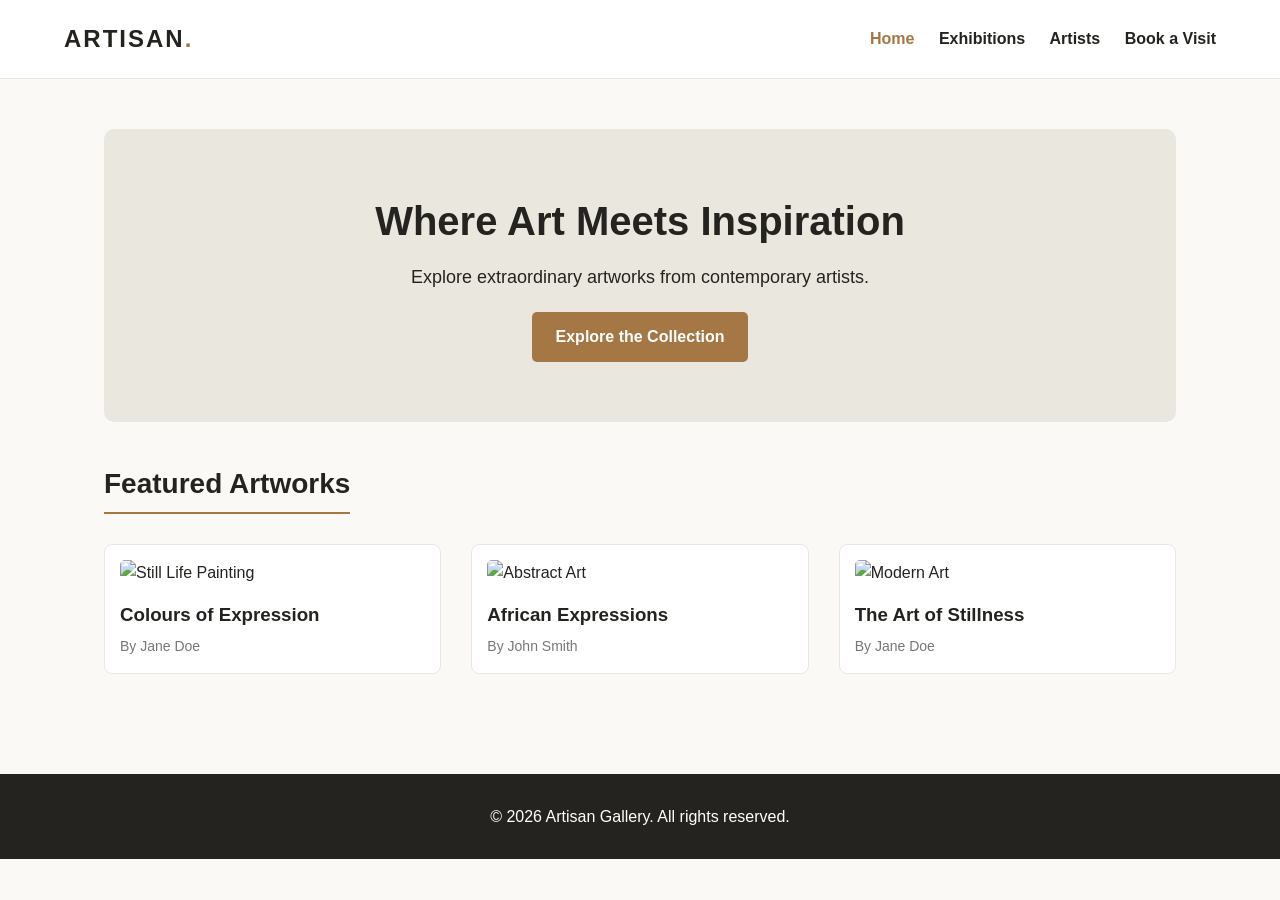
==== index.html @ 2f620497 "Initial commit: Artisan Gallery website" ====
<!DOCTYPE html>
<html lang="en">
<head>
  <meta charset="UTF-8">
  <meta name="viewport" content="width=device-width, initial-scale=1.0">
  <title>Artisan Gallery | Home</title>
  <link rel="stylesheet" href="style.css">
</head>
<body>

  <!-- NAVIGATION -->
  <header class="main-header">
    <div class="logo">ARTISAN<span>.</span></div>
    <nav class="main-nav">
      <a href="index.html" class="active">Home</a>
      <a href="exhibitions.html">Exhibitions</a>
      <a href="artists.html">Artists</a>
      <a href="booking.html">Book a Visit</a>
    </nav>
  </header>

  <!-- MAIN CONTENT -->
  <main class="container">
    <section class="hero">
      <h1>Where Art Meets Inspiration</h1>
      <p>Explore extraordinary artworks from contemporary artists.</p>
      <a href="artists.html" class="btn">Explore the Collection</a>
    </section>

    <section>
      <h2 class="section-title">Featured Artworks</h2>
      <div class="grid-layout">
        <article class="art-card">
          <img src="https://images.unsplash.com/photo-1579783902614-a3fb3927b6a5?w=500" alt="Still Life Painting">
          <h3>Colours of Expression</h3>
          <p>By Jane Doe</p>
        </article>
        <article class="art-card">
          <img src="https://images.unsplash.com/photo-1577083552431-6e5fd01aa342?w=500" alt="Abstract Art">
          <h3>African Expressions</h3>
          <p>By John Smith</p>
        </article>
        <article class="art-card">
          <img src="https://images.unsplash.com/photo-1580136579312-94651dfd596d?w=500" alt="Modern Art">
          <h3>The Art of Stillness</h3>
          <p>By Jane Doe</p>
        </article>
      </div>
    </section>
  </main>

  <!-- FOOTER -->
  <footer class="main-footer">
    <p>&copy; 2026 Artisan Gallery. All rights reserved.</p>
  </footer>

  <script src="script.js"></script>
</body>
</html>
---- style.css ----
/* GLOBAL STYLES & CSS VARIABLES */
:root {
  --primary: #a47745;
  --dark: #25231f;
  --light: #faf9f6;
  --gray: #eae7df;
}

* {
  box-sizing: border-box;
  margin: 0;
  padding: 0;
}

body {
  font-family: 'Segoe UI', Tahoma, Geneva, Verdana, sans-serif;
  background: var(--light);
  color: var(--dark);
  line-height: 1.6;
}

/* NAVIGATION (FLEXBOX) */
.main-header {
  display: flex;
  justify-content: space-between;
  align-items: center;
  padding: 20px 5%;
  background: #fff;
  border-bottom: 1px solid var(--gray);
  position: sticky;
  top: 0;
  z-index: 100;
}

.logo {
  font-size: 24px;
  font-weight: 800;
  letter-spacing: 2px;
}

.logo span { color: var(--primary); }

.main-nav a {
  text-decoration: none;
  color: var(--dark);
  margin-left: 20px;
  font-weight: 600;
  transition: color 0.3s ease; /* HOVER EFFECT */
}

.main-nav a:hover, .main-nav a.active {
  color: var(--primary);
}

/* LAYOUT & CONTAINER */
.container {
  padding: 50px 5%;
  max-width: 1200px;
  margin: auto;
}

.section-title {
  margin-bottom: 30px;
  font-size: 28px;
  border-bottom: 2px solid var(--primary);
  display: inline-block;
  padding-bottom: 5px;
}

/* HERO SECTION */
.hero {
  text-align: center;
  padding: 60px 0;
  background: var(--gray);
  border-radius: 10px;
  margin-bottom: 40px;
}

.hero h1 { font-size: 40px; margin-bottom: 10px; }
.hero p { font-size: 18px; margin-bottom: 20px; }

/* BUTTONS */
.btn {
  display: inline-block;
  background: var(--primary);
  color: #fff;
  padding: 12px 24px;
  text-decoration: none;
  border-radius: 5px;
  font-weight: 600;
  border: none;
  cursor: pointer;
  transition: background 0.3s ease, transform 0.2s ease;
}

.btn:hover {
  background: var(--dark);
  transform: translateY(-2px);
}

/* GRID LAYOUT (ARTWORKS) */
.grid-layout {
  display: grid;
  grid-template-columns: repeat(auto-fill, minmax(300px, 1fr));
  gap: 30px;
}

.art-card {
  background: #fff;
  border: 1px solid var(--gray);
  border-radius: 8px;
  padding: 15px;
  transition: transform 0.3s ease, box-shadow 0.3s ease; /* HOVER EFFECT */
}

.art-card:hover {
  transform: translateY(-5px);
  box-shadow: 0 10px 20px rgba(0,0,0,0.1);
}

.art-card img {
  width: 100%;
  height: 250px;
  object-fit: cover;
  border-radius: 5px;
  cursor: pointer;
}

.art-card h3 { margin: 15px 0 5px; }
.art-card p { color: #777; font-size: 14px; }

/* TABLE STYLING */
.table-responsive {
  overflow-x: auto;
}

table {
  width: 100%;
  border-collapse: collapse;
  background: #fff;
  border-radius: 8px;
  overflow: hidden;
  box-shadow: 0 4px 10px rgba(0,0,0,0.05);
}

th, td {
  padding: 15px 20px;
  text-align: left;
  border-bottom: 1px solid var(--gray);
}

th {
  background-color: var(--dark);
  color: #fff;
  font-weight: 600;
}

tr:hover {
  background-color: #f5f5f5; /* ROW HOVER EFFECT */
}

/* FORM STYLING */
form {
  background: #fff;
  padding: 30px;
  border-radius: 8px;
  box-shadow: 0 4px 10px rgba(0,0,0,0.05);
  max-width: 600px;
}

.form-group {
  margin-bottom: 20px;
  display: flex;
  flex-direction: column;
}

.form-group label {
  margin-bottom: 8px;
  font-weight: 600;
}

.form-group input, .form-group select {
  padding: 12px;
  border: 1px solid var(--gray);
  border-radius: 5px;
  font-size: 16px;
}

.form-group input:focus, .form-group select:focus {
  outline: none;
  border-color: var(--primary);
}

/* JS ERROR & SUCCESS MESSAGES */
.error-msg {
  color: #d9534f;
  font-weight: bold;
  margin-bottom: 15px;
  display: none;
}

.success-msg {
  color: #28a745;
  font-weight: bold;
  margin-bottom: 15px;
  display: none;
}

/* FILTER SECTION */
.filter-section {
  margin-bottom: 30px;
  display: flex;
  align-items: center;
  gap: 15px;
}

.filter-section select {
  padding: 8px 15px;
  border-radius: 5px;
  border: 1px solid var(--gray);
}

/* LIGHTBOX MODAL */
.lightbox {
  display: none;
  position: fixed;
  top: 0;
  left: 0;
  width: 100%;
  height: 100%;
  background: rgba(0,0,0,0.85);
  z-index: 1000;
  justify-content: center;
  align-items: center;
  flex-direction: column;
}

.lightbox img {
  max-width: 90%;
  max-height: 80%;
  border-radius: 8px;
  box-shadow: 0 0 20px rgba(255,255,255,0.2);
}

.close-btn {
  position: absolute;
  top: 20px;
  right: 40px;
  color: #fff;
  font-size: 50px;
  cursor: pointer;
  transition: color 0.3s;
}

.close-btn:hover { color: var(--primary); }

/* FOOTER */
.main-footer {
  text-align: center;
  padding: 30px;
  background: var(--dark);
  color: #fff;
  margin-top: 50px;
}

/* RESPONSIVE DESIGN (MEDIA QUERY) */
@media (max-width: 768px) {
  .main-header {
    flex-direction: column;
    gap: 15px;
  }

  .main-nav {
    display: flex;
    flex-wrap: wrap;
    justify-content: center;
  }

  .main-nav a {
    margin: 5px 10px;
  }

  .hero h1 { font-size: 30px; }
}
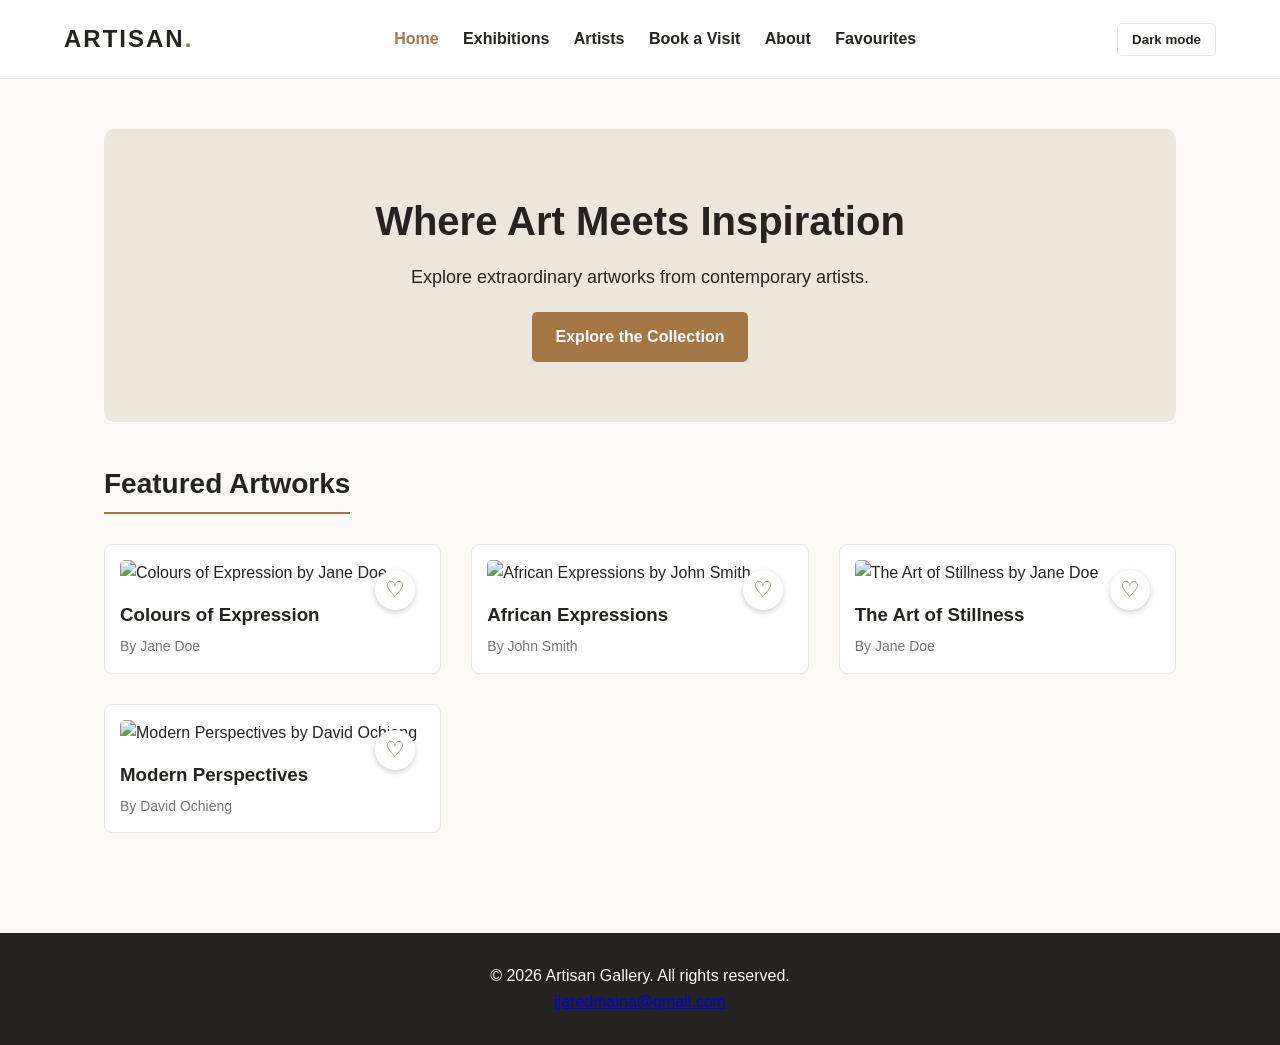
==== commit 85599c5c: "Add search, lightbox, booking form, favourites, dark mode, detail pages" ====
--- a/index.html
+++ b/index.html
@@ -5,22 +5,30 @@
   <meta name="viewport" content="width=device-width, initial-scale=1.0">
   <title>Artisan Gallery | Home</title>
   <link rel="stylesheet" href="style.css">
+  <script>(function(){try{var t=localStorage.getItem("artisanTheme")||(matchMedia("(prefers-color-scheme: dark)").matches?"dark":"light");document.documentElement.setAttribute("data-theme",t)}catch(e){}})();</script>
 </head>
 <body>
+  <a class="skip-link" href="#main">Skip to content</a>
 
   <!-- NAVIGATION -->
   <header class="main-header">
     <div class="logo">ARTISAN<span>.</span></div>
-    <nav class="main-nav">
+    <button class="nav-toggle" aria-label="Toggle menu" aria-expanded="false" aria-controls="mainNav">
+      <span></span><span></span><span></span>
+    </button>
+    <nav class="main-nav" id="mainNav">
       <a href="index.html" class="active">Home</a>
       <a href="exhibitions.html">Exhibitions</a>
       <a href="artists.html">Artists</a>
       <a href="booking.html">Book a Visit</a>
+      <a href="about.html">About</a>
+      <a href="favourites.html">Favourites</a>
     </nav>
+    <button type="button" class="theme-toggle" id="themeToggle" aria-pressed="false">Dark mode</button>
   </header>
 
   <!-- MAIN CONTENT -->
-  <main class="container">
+  <main class="container" id="main" tabindex="-1">
     <section class="hero">
       <h1>Where Art Meets Inspiration</h1>
       <p>Explore extraordinary artworks from contemporary artists.</p>
@@ -29,31 +37,30 @@
 
     <section>
       <h2 class="section-title">Featured Artworks</h2>
-      <div class="grid-layout">
-        <article class="art-card">
-          <img src="https://images.unsplash.com/photo-1579783902614-a3fb3927b6a5?w=500" alt="Still Life Painting">
-          <h3>Colours of Expression</h3>
-          <p>By Jane Doe</p>
-        </article>
-        <article class="art-card">
-          <img src="https://images.unsplash.com/photo-1577083552431-6e5fd01aa342?w=500" alt="Abstract Art">
-          <h3>African Expressions</h3>
-          <p>By John Smith</p>
-        </article>
-        <article class="art-card">
-          <img src="https://images.unsplash.com/photo-1580136579312-94651dfd596d?w=500" alt="Modern Art">
-          <h3>The Art of Stillness</h3>
-          <p>By Jane Doe</p>
-        </article>
-      </div>
+      <!-- Cards are generated from data.js -->
+      <div class="grid-layout" id="featuredContainer"></div>
     </section>
   </main>
+
+  <!-- LIGHTBOX MODAL -->
+  <div id="lightbox" class="lightbox" role="dialog" aria-modal="true" aria-label="Artwork viewer">
+    <button class="close-btn" aria-label="Close viewer">&times;</button>
+    <button class="lb-nav lb-prev" id="lbPrev" aria-label="Previous artwork">&#10094;</button>
+    <figure class="lb-figure">
+      <img id="lightboxImg" src="" alt="">
+      <figcaption id="lightboxCaption"></figcaption>
+    </figure>
+    <button class="lb-nav lb-next" id="lbNext" aria-label="Next artwork">&#10095;</button>
+  </div>
 
   <!-- FOOTER -->
   <footer class="main-footer">
     <p>&copy; 2026 Artisan Gallery. All rights reserved.</p>
+    <p><a href="mailto:jjaredmaina@gmail.com">jjaredmaina@gmail.com</a></p>
   </footer>
 
+  <script src="data.js"></script>
   <script src="script.js"></script>
+  <script src="features.js"></script>
 </body>
 </html>
--- a/style.css
+++ b/style.css
@@ -4,6 +4,9 @@
   --dark: #25231f;
   --light: #faf9f6;
   --gray: #eae7df;
+  --surface: #fff;
+  --text: #25231f;
+  --hover: #f5f5f5;
 }
 
 * {
@@ -15,7 +18,7 @@
 body {
   font-family: 'Segoe UI', Tahoma, Geneva, Verdana, sans-serif;
   background: var(--light);
-  color: var(--dark);
+  color: var(--text);
   line-height: 1.6;
 }
 
@@ -25,7 +28,7 @@
   justify-content: space-between;
   align-items: center;
   padding: 20px 5%;
-  background: #fff;
+  background: var(--surface);
   border-bottom: 1px solid var(--gray);
   position: sticky;
   top: 0;
@@ -42,7 +45,7 @@
 
 .main-nav a {
   text-decoration: none;
-  color: var(--dark);
+  color: var(--text);
   margin-left: 20px;
   font-weight: 600;
   transition: color 0.3s ease; /* HOVER EFFECT */
@@ -106,7 +109,7 @@
 }
 
 .art-card {
-  background: #fff;
+  background: var(--surface);
   border: 1px solid var(--gray);
   border-radius: 8px;
   padding: 15px;
@@ -137,7 +140,7 @@
 table {
   width: 100%;
   border-collapse: collapse;
-  background: #fff;
+  background: var(--surface);
   border-radius: 8px;
   overflow: hidden;
   box-shadow: 0 4px 10px rgba(0,0,0,0.05);
@@ -150,18 +153,18 @@
 }
 
 th {
-  background-color: var(--dark);
+  background-color: var(--text);
   color: #fff;
   font-weight: 600;
 }
 
 tr:hover {
-  background-color: #f5f5f5; /* ROW HOVER EFFECT */
+  background-color: var(--hover); /* ROW HOVER EFFECT */
 }
 
 /* FORM STYLING */
 form {
-  background: #fff;
+  background: var(--surface);
   padding: 30px;
   border-radius: 8px;
   box-shadow: 0 4px 10px rgba(0,0,0,0.05);
@@ -263,22 +266,411 @@
   margin-top: 50px;
 }
 
+/* KEYBOARD FOCUS */
+a:focus-visible, button:focus-visible, input:focus-visible, select:focus-visible, .art-card img:focus-visible {
+  outline: 2px solid var(--primary);
+  outline-offset: 2px;
+}
+
+/* MOBILE MENU TOGGLE (hidden on desktop) */
+.nav-toggle {
+  display: none;
+  flex-direction: column;
+  gap: 4px;
+  background: none;
+  border: 1px solid var(--gray);
+  border-radius: 5px;
+  padding: 10px;
+  cursor: pointer;
+}
+
+.nav-toggle span {
+  display: block;
+  width: 20px;
+  height: 2px;
+  background: var(--text);
+}
+
+/* GALLERY TOOLBAR (SEARCH / FILTER / SORT) */
+.gallery-toolbar {
+  display: flex;
+  flex-wrap: wrap;
+  gap: 15px;
+  align-items: flex-end;
+  margin-bottom: 15px;
+}
+
+.toolbar-field {
+  display: flex;
+  flex-direction: column;
+  gap: 6px;
+}
+
+.toolbar-field label { font-weight: 600; font-size: 14px; }
+
+.toolbar-field input, .toolbar-field select {
+  padding: 10px 15px;
+  border: 1px solid var(--gray);
+  border-radius: 5px;
+  font-size: 16px;
+  background: var(--surface);
+  color: var(--text);
+}
+
+.toolbar-search { flex: 1 1 220px; }
+
+.results-count {
+  color: #777;
+  font-size: 14px;
+  margin-bottom: 20px;
+}
+
+.empty-state {
+  grid-column: 1 / -1;
+  padding: 40px 20px;
+  text-align: center;
+  color: #777;
+  background: var(--surface);
+  border: 1px dashed var(--gray);
+  border-radius: 8px;
+}
+
+/* LIGHTBOX CONTROLS */
+.close-btn {
+  background: none;
+  border: none;
+  line-height: 1;
+}
+
+.lb-figure {
+  display: flex;
+  flex-direction: column;
+  align-items: center;
+  gap: 12px;
+  max-width: 90%;
+  max-height: 90%;
+}
+
+.lb-figure img { max-width: 100%; max-height: 75vh; }
+
+.lb-figure figcaption {
+  color: #fff;
+  font-size: 16px;
+  text-align: center;
+}
+
+.lb-nav {
+  position: absolute;
+  top: 50%;
+  transform: translateY(-50%);
+  background: rgba(255,255,255,0.12);
+  color: #fff;
+  border: none;
+  border-radius: 50%;
+  width: 48px;
+  height: 48px;
+  font-size: 22px;
+  cursor: pointer;
+  transition: background 0.3s;
+}
+
+.lb-nav:hover { background: var(--primary); }
+.lb-prev { left: 20px; }
+.lb-next { right: 20px; }
+
+/* ABOUT PAGE */
+.about-grid {
+  display: grid;
+  grid-template-columns: repeat(auto-fit, minmax(280px, 1fr));
+  gap: 30px;
+  margin-top: 30px;
+}
+
+.info-card {
+  background: var(--surface);
+  border: 1px solid var(--gray);
+  border-radius: 8px;
+  padding: 25px;
+}
+
+.info-card h2 { font-size: 20px; margin-bottom: 12px; }
+.info-card p + p { margin-top: 10px; }
+
+.hours-list { list-style: none; }
+
+.hours-list li {
+  display: flex;
+  justify-content: space-between;
+  gap: 15px;
+  padding: 8px 0;
+  border-bottom: 1px solid var(--gray);
+}
+
+.hours-list li:last-child { border-bottom: none; }
+
+.link-list { list-style: none; }
+.link-list li + li { margin-top: 8px; }
+.link-list a { color: var(--primary); font-weight: 600; }
+
 /* RESPONSIVE DESIGN (MEDIA QUERY) */
 @media (max-width: 768px) {
-  .main-header {
+  .main-header { flex-wrap: wrap; }
+
+  .nav-toggle { display: flex; }
+
+  .main-nav {
+    display: none;
     flex-direction: column;
-    gap: 15px;
+    width: 100%;
+    padding-top: 10px;
   }
 
-  .main-nav {
-    display: flex;
-    flex-wrap: wrap;
-    justify-content: center;
+  .main-nav.open { display: flex; }
+
+  .main-nav a {
+    margin: 0;
+    padding: 12px 0;
+    border-top: 1px solid var(--gray);
   }
 
-  .main-nav a {
-    margin: 5px 10px;
-  }
-
   .hero h1 { font-size: 30px; }
+
+  .lb-prev { left: 8px; }
+  .lb-next { right: 8px; }
+  .close-btn { right: 20px; }
+}
+
+/* BOOKING FORM */
+.form-row {
+  display: grid;
+  grid-template-columns: repeat(auto-fit, minmax(220px, 1fr));
+  gap: 20px;
+}
+
+form { max-width: 720px; }
+
+.form-group textarea {
+  padding: 12px;
+  border: 1px solid var(--gray);
+  border-radius: 5px;
+  font-size: 16px;
+  font-family: inherit;
+  resize: vertical;
+}
+
+.form-group textarea:focus { outline: none; border-color: var(--primary); }
+
+.form-group select {
+  background: var(--surface);
+  color: var(--text);
+}
+
+.field-error {
+  color: #d9534f;
+  font-size: 14px;
+  margin-top: 6px;
+  min-height: 0;
+}
+
+.form-group.invalid input,
+.form-group.invalid select { border-color: #d9534f; }
+
+.stepper { display: flex; }
+
+.stepper input {
+  width: 100%;
+  text-align: center;
+  border-radius: 0;
+  border-left: none;
+  border-right: none;
+}
+
+.stepper button {
+  width: 48px;
+  border: 1px solid var(--gray);
+  background: var(--gray);
+  font-size: 20px;
+  cursor: pointer;
+}
+
+.stepper button:first-child { border-radius: 5px 0 0 5px; }
+.stepper button:last-child { border-radius: 0 5px 5px 0; }
+.stepper button:hover { background: var(--primary); color: #fff; }
+
+.confirmation {
+  background: var(--surface);
+  border: 1px solid var(--primary);
+  border-radius: 8px;
+  padding: 30px;
+  max-width: 720px;
+}
+
+.confirmation[hidden], form[hidden], .my-bookings[hidden] { display: none; }
+
+.confirmation h2 { margin-bottom: 8px; }
+
+.summary {
+  display: grid;
+  grid-template-columns: 110px 1fr;
+  gap: 8px 15px;
+  margin: 20px 0;
+}
+
+.summary dt { font-weight: 600; color: #777; }
+
+.my-bookings { margin-top: 50px; max-width: 720px; }
+
+.booking-list { list-style: none; }
+
+.booking-item {
+  display: flex;
+  justify-content: space-between;
+  align-items: center;
+  gap: 15px;
+  background: var(--surface);
+  border: 1px solid var(--gray);
+  border-radius: 8px;
+  padding: 15px 20px;
+  margin-bottom: 10px;
+}
+
+.booking-item span { display: block; color: #777; font-size: 14px; }
+
+.link-btn {
+  background: none;
+  border: none;
+  color: #d9534f;
+  font-weight: 600;
+  cursor: pointer;
+}
+
+.link-btn:hover { text-decoration: underline; }
+
+/* DARK MODE */
+:root[data-theme="dark"] {
+  --light: #161512;
+  --surface: #211f1a;
+  --gray: #3a362e;
+  --text: #ece8df;
+  --hover: #2a2822;
+  color-scheme: dark;
+}
+
+.form-group input, .form-group textarea, .form-group select,
+.toolbar-field input, .toolbar-field select {
+  background: var(--surface);
+  color: var(--text);
+}
+
+/* THEME BUTTON */
+.theme-toggle {
+  margin-left: 20px;
+  padding: 8px 14px;
+  background: none;
+  color: var(--text);
+  border: 1px solid var(--gray);
+  border-radius: 5px;
+  font-weight: 600;
+  cursor: pointer;
+}
+
+.theme-toggle:hover { border-color: var(--primary); color: var(--primary); }
+
+/* SKIP LINK AND FOCUS */
+.skip-link {
+  position: absolute;
+  left: -9999px;
+  top: 0;
+  z-index: 2000;
+  padding: 10px 16px;
+  background: var(--primary);
+  color: #fff;
+  border-radius: 0 0 5px 0;
+}
+
+.skip-link:focus { left: 0; }
+main:focus { outline: none; }
+
+/* FAVOURITE HEART */
+.art-card { position: relative; }
+
+.fav-btn {
+  position: absolute;
+  top: 25px;
+  right: 25px;
+  width: 40px;
+  height: 40px;
+  border: none;
+  border-radius: 50%;
+  background: var(--surface);
+  color: var(--primary);
+  font-size: 22px;
+  line-height: 1;
+  cursor: pointer;
+  box-shadow: 0 2px 6px rgba(0,0,0,0.2);
+}
+
+.fav-btn[aria-pressed="true"] { background: var(--primary); color: #fff; }
+
+.fav-btn--label {
+  position: static;
+  width: auto;
+  height: auto;
+  padding: 10px 18px;
+  border-radius: 5px;
+  font-size: 16px;
+  font-weight: 600;
+  border: 1px solid var(--primary);
+  box-shadow: none;
+}
+
+.art-card h3 a { color: inherit; text-decoration: none; }
+.art-card h3 a:hover { color: var(--primary); text-decoration: underline; }
+
+/* STATUS BADGES */
+.badge {
+  display: inline-block;
+  padding: 2px 10px;
+  border-radius: 999px;
+  font-size: 13px;
+  font-weight: 600;
+  white-space: nowrap;
+}
+
+.badge-now { background: #dff3e4; color: #1d6b34; }
+.badge-soon { background: #f4e8d8; color: #7a5428; }
+.badge-ended { background: var(--gray); color: var(--text); }
+
+td a { color: var(--primary); font-weight: 600; }
+
+/* ARTWORK DETAIL PAGE */
+.back-link {
+  display: inline-block;
+  margin-bottom: 25px;
+  color: var(--primary);
+  font-weight: 600;
+}
+
+.detail {
+  display: grid;
+  grid-template-columns: repeat(auto-fit, minmax(300px, 1fr));
+  gap: 40px;
+  align-items: start;
+  margin-bottom: 60px;
+}
+
+.detail-img { width: 100%; border-radius: 8px; }
+.detail-info h1 { margin-bottom: 8px; }
+.detail-info > * + * { margin-top: 18px; }
+.detail-artist { font-size: 18px; color: #777; }
+
+@media (prefers-reduced-motion: reduce) {
+  * { transition: none !important; }
+  .btn:hover, .art-card:hover { transform: none; }
+}
+
+@media (max-width: 768px) {
+  .theme-toggle { order: 1; margin-left: auto; margin-right: 10px; }
+  .nav-toggle { order: 2; }
+  .main-nav { order: 3; }
 }
